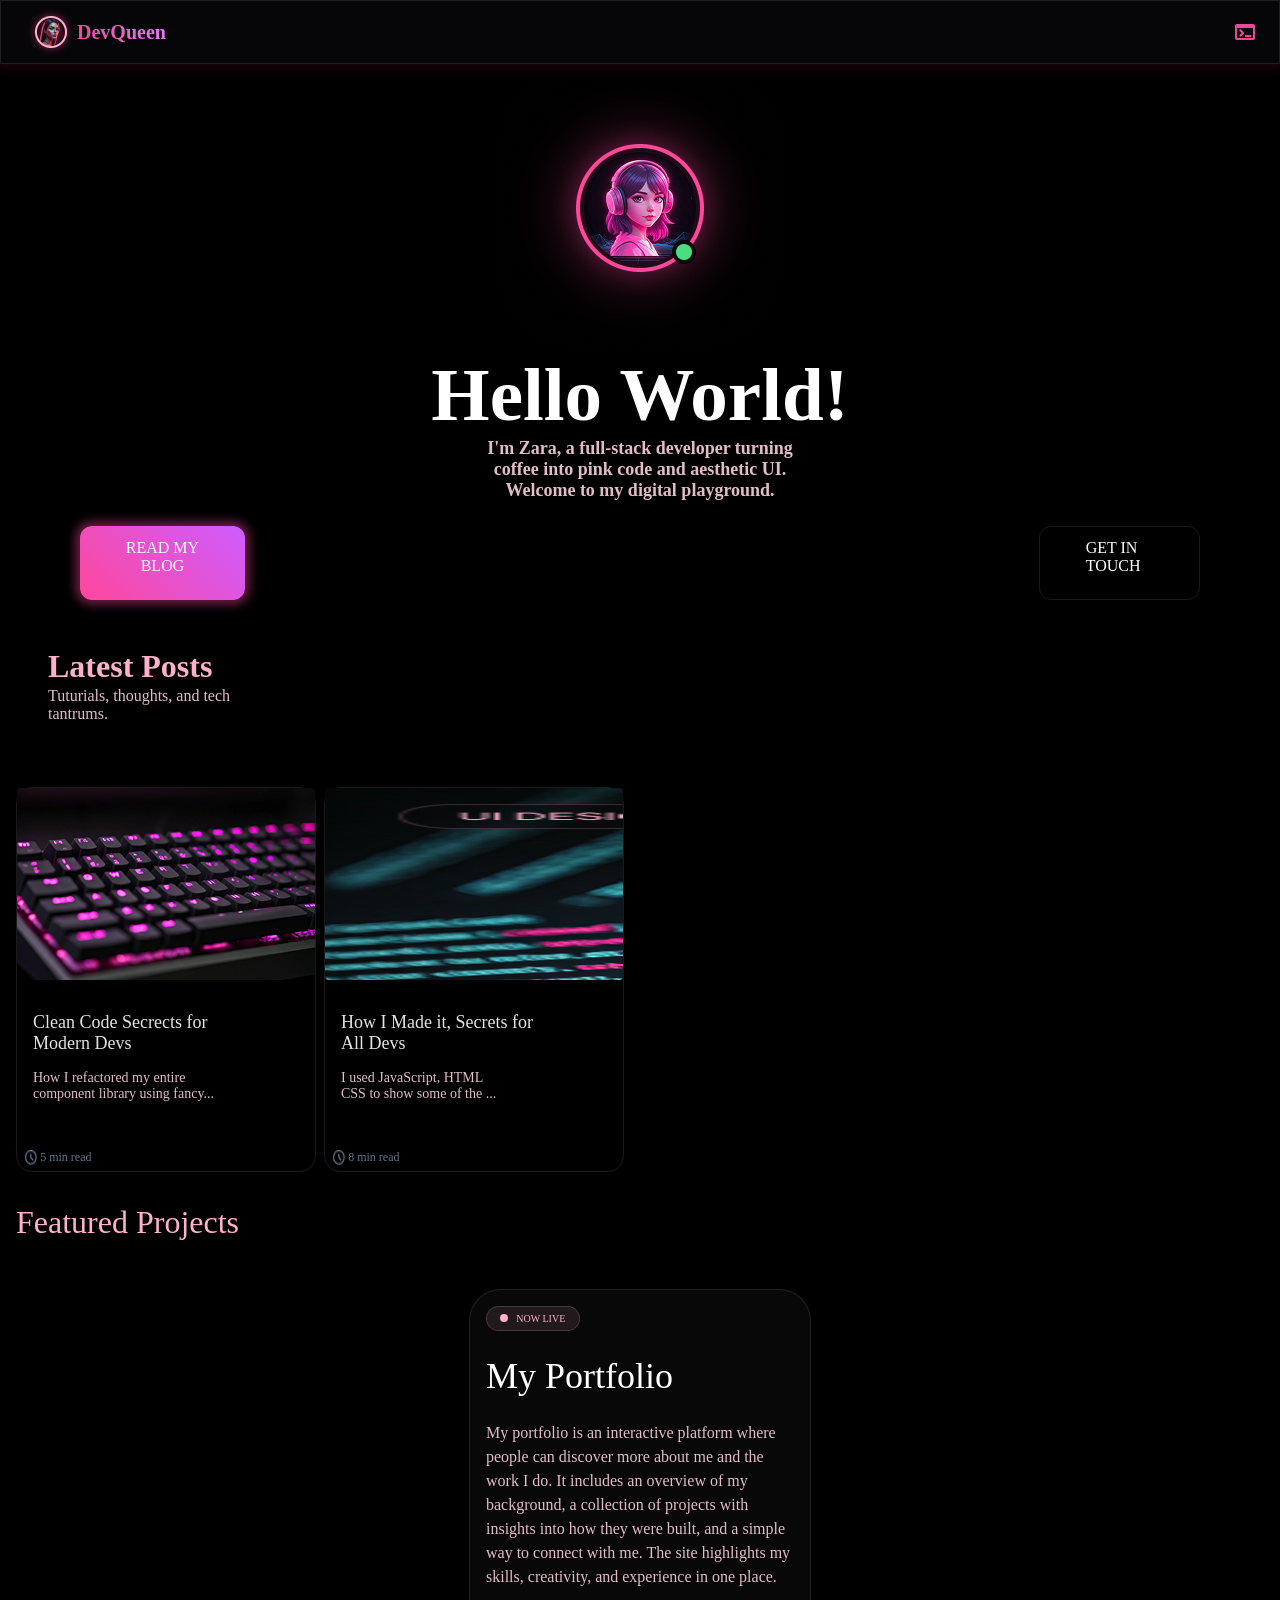
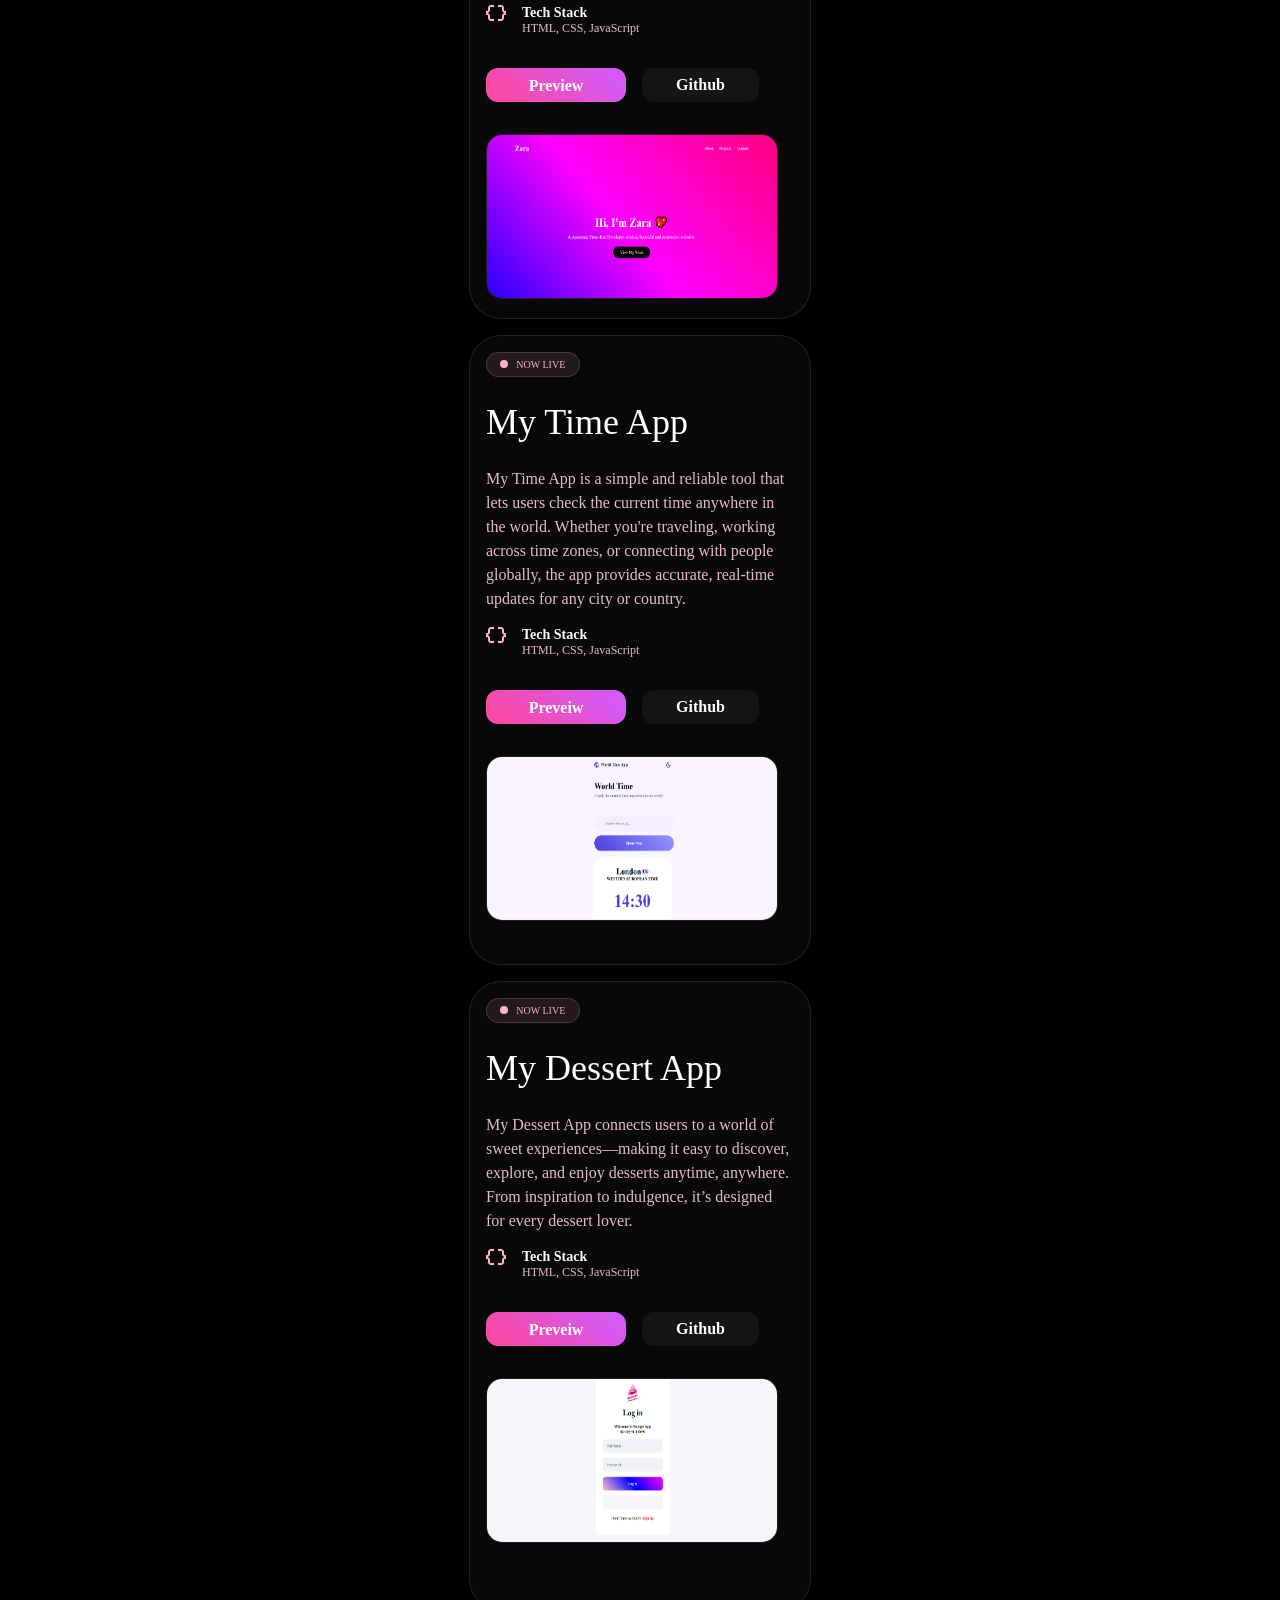
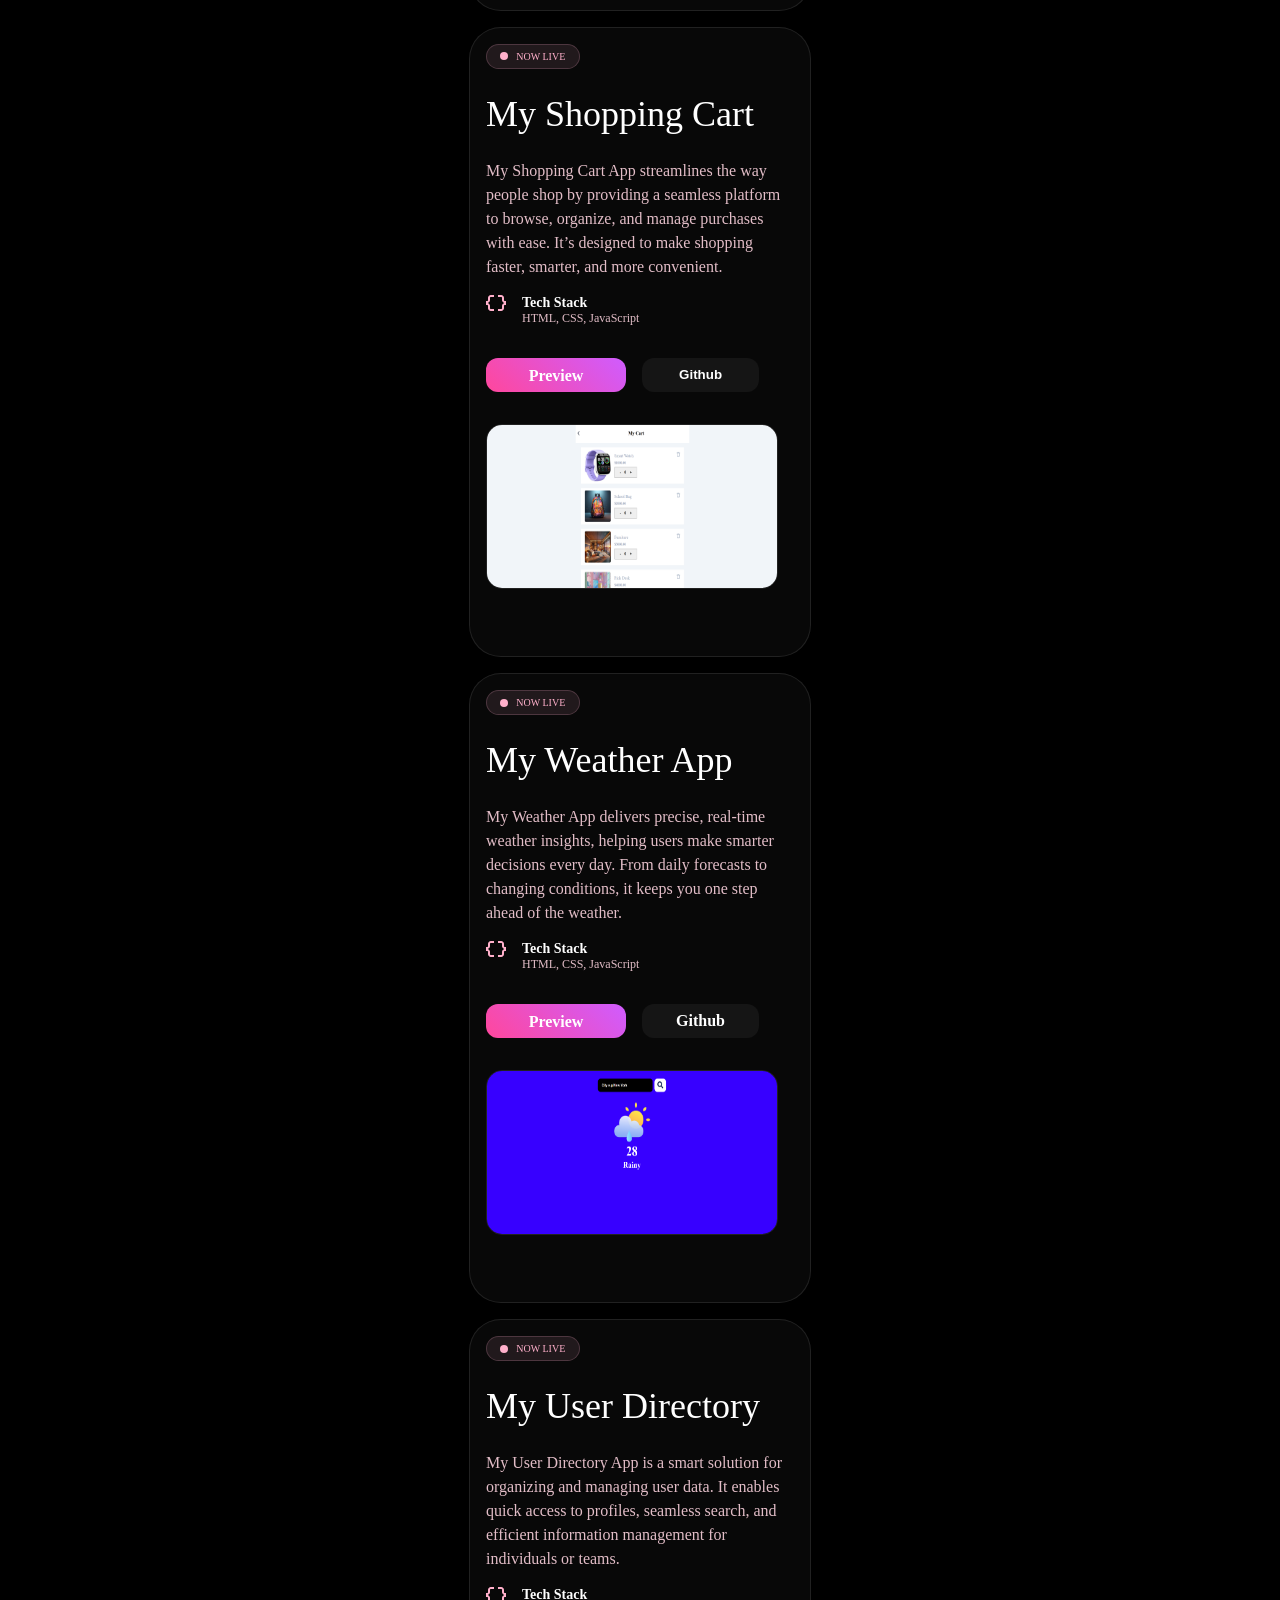
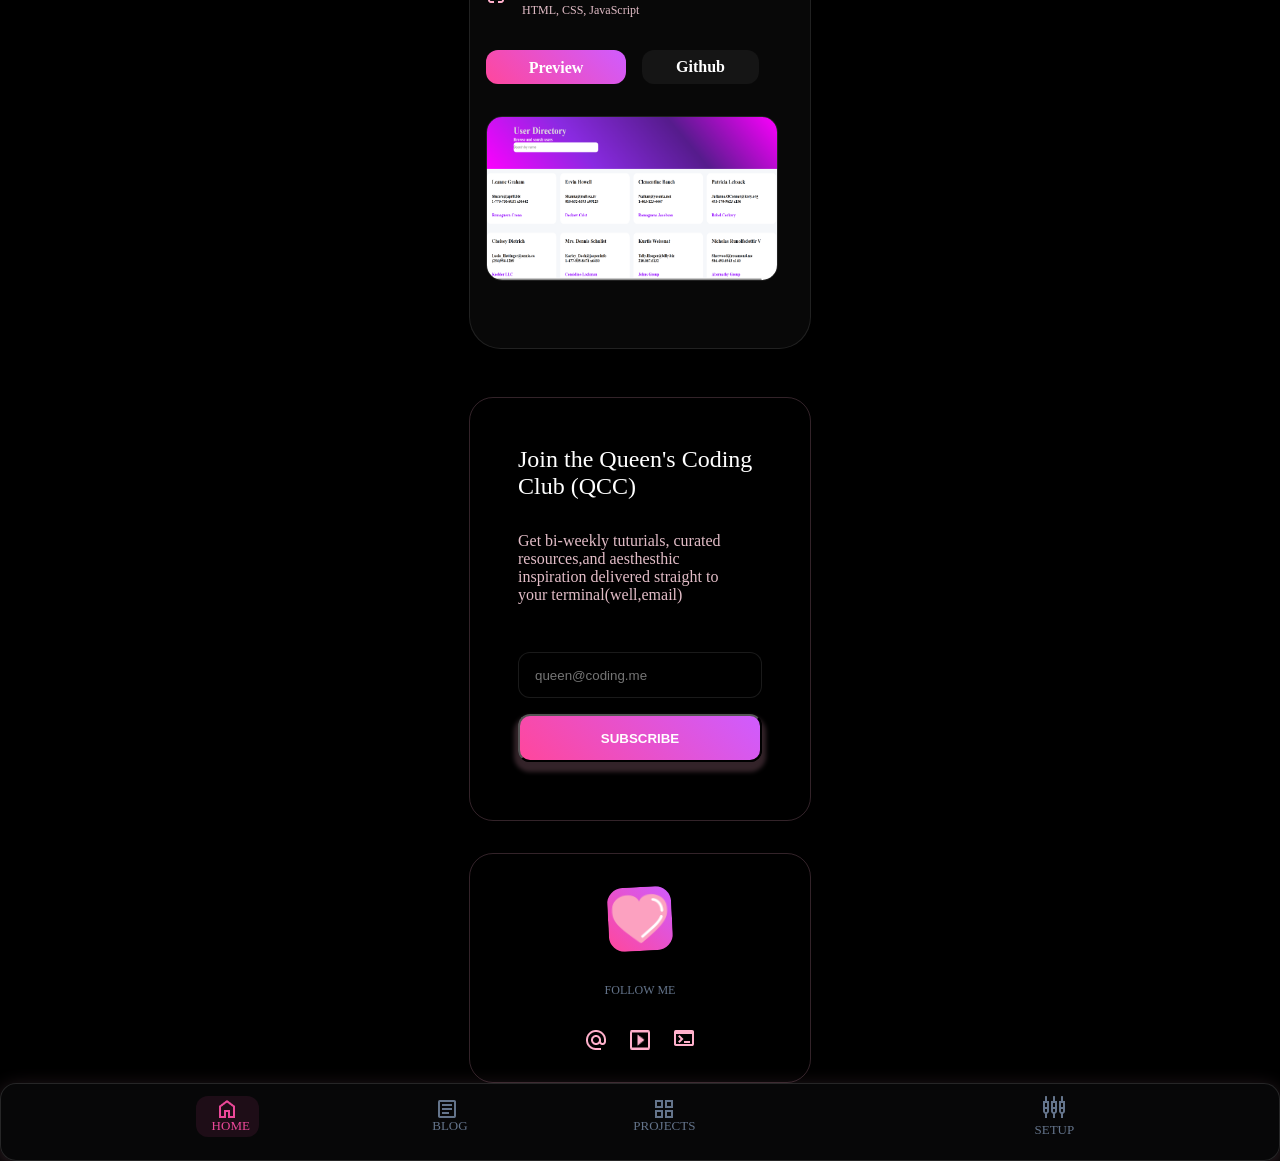
==== index.html @ 7c1ad15e "A blog" ====
<!DOCTYPE html>
<html>
<head>
    <meta charset="UTF-8" />
    <meta name="viewport"content="width=device=width,initial-scale=1.0"/>
    <title>Zee's Blog</title>
    <link rel="stylesheet" href="style.css">
</head>
<body>
    <div class="navbar">
        <div class="profile">
            <img src="images/Navbar-image.png"class="image-1">
            <div class="brand-text">DevQueen</div>
        </div>
        <img src="images/Github-Icon.png"class="github-button">
    </div>
    <div class="description">
        <img src="images/Profile-image.png"class="margin">
        <h1 class="header-text"><b>Hello World!</b></h1>
        <div class="intro">
            <p>I'm Zara, a full-stack developer turning</p>
            <p>coffee into pink code and aesthetic UI.</p>
            <p>Welcome to my digital playground.</p>
        </div>
        <div class="btns">
            <div class="read-btn">READ MY BLOG</div>
            <div class="get-in-touch-btn">GET IN TOUCH</div>
        </div>
    </div>
    <div class="latest-posts">
        <div class="group-text">
            <div class="latest-posts-text">Latest Posts</div>
            <p class="text">Tuturials, thoughts, and tech</p>
            <p class="text">tantrums.</p>
        </div>
        
        <div class="cards">
            <div class="post-card">
                <img src="images/image.png"class="portfolio">
                <div class="card-texts">
                    <p>Clean Code Secrects for</p>
                    <p>Modern Devs</p>
                </div>
                <div class="explanation">
                    <p>How I refactored my entire</p>
                    <p>component library using fancy...</p>
                </div>
                <div class="time">
                    <img src="images/Time-Watch.png" class="watch">
                    <div class="five-min">5 min read</div>
                </div>
            </div>

            <div class="post-card">
                <img src="images/image2.png"class="portfolio">
                <div class="card-texts">
                    <p>How I Made it, Secrets for</p>
                    <p>All Devs</p>
                </div>
                <div class="explanation">
                    <p>I used JavaScript, HTML</p>
                    <p>CSS to show some of the ...</p>
                </div>
                <div class="time">
                    <img src="images/Time-Watch.png" class="watch">
                    <div class="five-min">8 min read</div>
                </div>
            </div>
        </div>
    </div>
    <div class="featured-projects">
        <div class="featured-projects-text">Featured Projects</div>
        <div class="project-card">
            <div class="live">
                <div class="circle"></div>
                <div class="live-text">NOW LIVE</div>
            </div>
            <h2 class="project-name">My Portfolio</h2>
            <div class="project-description">
                <p>My portfolio is an interactive platform where people can discover more about me and the work I do. It includes an overview of my background, a collection of projects with insights into how they were built, and a simple way to connect with me. The site highlights my skills, creativity, and experience in one place.</p>
            </div>
            <div class="tech-stack">
                <img src="images/Tech Stack image.png" class="tech-image">
                <div class="group">
                    <p class="tech">Tech Stack</p>
                    <p class="coding-languages">HTML, CSS, JavaScript</p>
                </div>
        </div>
                <div class="buttons">
                    <a href="https://zara-osifowora.vercel.app/" class="button1">Preview</a>
                    <a href="https://github.com/Zee-Dev-09/Zara-Portfolio" class="button2">Github</a>
                </div>
        <img src="images/My Portfolio.PNG"class="image">
    </div>

        <div class="project-card">
            <div class="live">
                <div class="circle"></div>
                <div class="live-text">NOW LIVE</div>
            </div>
            <h2 class="project-name">My Time App</h2>
            <div class="project-description">
                <p>My Time App is a simple and reliable tool that lets users check the current time anywhere in the world. Whether you're traveling, working across time zones, or connecting with people globally, the app provides accurate, real-time updates for any city or country.</p>
            </div>
            <div class="tech-stack">
                <img src="images/Tech Stack image.png" class="tech-image">
                <div class="group">
                    <p class="tech">Tech Stack</p>
                    <p class="coding-languages">HTML, CSS, JavaScript</p>
                </div>
        </div>
                <div class="buttons">
                    <a href="https://zara-clock.vercel.app/" class="button1">Preveiw</a>
                    <a href="https://github.com/Zee-Dev-09/Time-app" class="button2">Github</a>
                </div>
        <img src="images/Time App.PNG"class="image">
    </div>

        <div class="project-card">
            <div class="live">
                <div class="circle"></div>
                <div class="live-text">NOW LIVE</div>
            </div>
            <h2 class="project-name">My Dessert App</h2>
            <div class="project-description">
                <p>My Dessert App connects users to a world of sweet experiences—making it easy to discover, explore, and enjoy desserts anytime, anywhere. From inspiration to indulgence, it’s designed for every dessert lover.</p>
            </div>
            <div class="tech-stack">
                <img src="images/Tech Stack image.png" class="tech-image">
                <div class="group">
                    <p class="tech">Tech Stack</p>
                    <p class="coding-languages">HTML, CSS, JavaScript</p>
                </div>
        </div>
                <div class="buttons">
                    <a href="https://dessert-app-one.vercel.app/" class="button1">Preveiw</a>
                    <a href="https://github.com/Zee-Dev-09/Dessert-App" class="button2">Github</a>
                </div>
        <img src="images/Desssert-App.PNG"class="image">
    </div>

        <div class="project-card">
            <div class="live">
                <div class="circle"></div>
                <div class="live-text">NOW LIVE</div>
            </div>
            <h2 class="project-name">My Shopping Cart</h2>
            <div class="project-description">
                <p>My Shopping Cart App streamlines the way people shop by providing a seamless platform to browse, organize, and manage purchases with ease. It’s designed to make shopping faster, smarter, and more convenient.</p>
            </div>
            <div class="tech-stack">
                <img src="images/Tech Stack image.png" class="tech-image">
                <div class="group">
                    <p class="tech">Tech Stack</p>
                    <p class="coding-languages">HTML, CSS, JavaScript</p>
                </div>
        </div>
                <div class="buttons">
                    <a href="https://zara-shopping-cart.vercel.app/" class="button1">Preview</a>
                    <button class="button2">Github</button>
                </div>
        <img src="images/Shopping Cart.PNG"class="image">
    </div>

        <div class="project-card">
            <div class="live">
                <div class="circle"></div>
                <div class="live-text">NOW LIVE</div>
            </div>
            <h2 class="project-name">My Weather App</h2>
            <div class="project-description">
                <p>My Weather App delivers precise, real-time weather insights, helping users make smarter decisions every day. From daily forecasts to changing conditions, it keeps you one step ahead of the weather.</p>
            </div>
            <div class="tech-stack">
                <img src="images/Tech Stack image.png" class="tech-image">
                <div class="group">
                    <p class="tech">Tech Stack</p>
                    <p class="coding-languages">HTML, CSS, JavaScript</p>
                </div>
        </div>
                <div class="buttons">
                    <a href="https://weather-app-by-zara.vercel.app/" class="button1">Preview</a>
                    <a href="https://github.com/Zee-Dev-09/Weather-App" class="button2">Github</a>
                </div>
        <img src="images/Weather App.PNG"class="image">
    </div>

        <div class="project-card">
            <div class="live">
                <div class="circle"></div>
                <div class="live-text">NOW LIVE</div>
            </div>
            <h2 class="project-name">My User Directory</h2>
            <div class="project-description">
                <p>My User Directory App is a smart solution for organizing and managing user data. It enables quick access to profiles, seamless search, and efficient information management for individuals or teams.</p>
            </div>
            <div class="tech-stack">
                <img src="images/Tech Stack image.png" class="tech-image">
                <div class="group">
                    <p class="tech">Tech Stack</p>
                    <p class="coding-languages">HTML, CSS, JavaScript</p>
                </div>
        </div>
                <div class="buttons">
                    <a href="https://user-directory-by-zara.vercel.app/" class="button1">Preview</a>
                    <a href="https://github.com/Zee-Dev-09/User-Directory" class="button2">Github</a>
                </div>
        <img src="images/User Directory.PNG"class="image">
    </div>
    </div>

       <div class="join-the-club">
        <p class="QCC">Join the Queen's Coding Club (QCC)</p>
        <div class="intro-two">
            <p>Get bi-weekly tuturials, curated</p>
            <p>resources,and aesthesthic</p>
            <p>inspiration delivered straight to</p>
            <p>your terminal(well,email)</p>
        </div>
        <input type="text" class="input" placeholder="queen@coding.me">
        <button class="sub-button">SUBSCRIBE</button>
    </div>
    <div class="follow-me-card">
        <img src="images/Heart.webp" class="heart">
        <p class="follow-me-text">FOLLOW ME</p>
        <div class="three-btns">
            <img src="images/At-btn.png"class="at-btn">
            <img src="images/Play-Icon.png" class="play-icon">
            <a href="https://github.com/Zee-Dev-09">
                <img src="images/Pink-Github-Icon.png"class="pink-github-btn">
            </a>
        </div>
    </div>
    <div class="bottom-navbar">
        <div class="home-nav">
            <img src="images/Home BTN.png"class="home-icon">
            <div class="home-text">HOME</div>
        </div>
        <div class="blog">
            <img src="images/blog.png" class="nav-icon">
            <div class="blog-text">BLOG</div>
        </div>
        <div class="project">
            <img src="images/projects.png" class="nav-icon">
            <div class="projects-text">PROJECTS</div>
        </div>
        <div class="set-up">
            <img src="images/setup.png" class="setup-image">
            <div class="setup-text">SETUP</div>
        </div>
    </div>
</body>
</html>
---- style.css ----
*{
    margin: 0;
    padding: 0;
    box-sizing: border-box;
}
*::-webkit-scrollbar{
    display: none;
}
body{
    background-color: black;
}
.navbar{
    width: 100%;
    height: 64px;
    justify-content: space-between;
    padding-right: 24px;
    padding-left: 24px;
    background-color: #08080ACC;
    box-shadow: 0px 0px 10px 5px #FF2E971A;
    display: flex;
    align-items: center;
    justify-content: left;
    justify-content: space-between;
    border: 1px solid #FFFFFF1A;
}
.profile{
    display: flex;
    align-items: center;
}
.brand-text{
    font-weight: 800;
    font-size: 20px;
    background: linear-gradient(to right, #EC4899, #E879F9);
    -webkit-background-clip: text;
    -webkit-text-fill-color: transparent;
}
.margin{
    display: block;
    margin: auto;
}
.header-text{
    color: white;
    font-size: 75px;
    text-align: center;
}
.intro{
    width: 342px;
    height: 87.6px;
    max-width: 672px;
    margin-top: 1.2px;
    padding-right: 7.62px;
    padding-bottom: 0.6px;
    padding-left: 7.61px;
    color: #E2BDC7;
    font-size: 18px;
    font-weight: 700;
    margin: auto;
    text-align: center;
}
.btns{
    display: flex;
    align-items: center;
    justify-content: center;
    justify-content: space-between;
    padding: 0 5rem;
}
.read-btn{
    width: 164.95px;
    height: 74px;
    border-radius: 12px;
    padding: 13px 30.19px;
    background: linear-gradient(
        45deg,
        #FF479C,
        #CF5CFF
    );
    gap: 16px;
    box-shadow: 0px 0px 10px 5px #FF479C66;
    color: #FFFFFF;
    text-align: center;
}
.get-in-touch-btn{
    width: 161.05px;
    height: 74px;
    border-radius: 12px;
    padding: 12px 45.78px;
    border: 1px solid #FFFFFF1A;
    gap: 16px;
    color: #FFFFFF;
}
.join-the-club{
    width: 342px;
    height: 424px;
    border-radius: 24px;
    border: 1px solid #FFB0CB33;
    padding: 48px;
    margin: auto;
    margin-top: 2rem;
}
.QCC{
    color: #FFFFFF;
    font-size: 24px;
}
.intro-two{
    width: 244px;
    height: 120px;
    padding-bottom: 24px;
    color: #E2BDC7;
    margin-top: 2rem;
}
.input{
    width: 244px;
    height: 46px;
    border-radius: 12px;
    border: 1px solid #FFFFFF1A;
    padding: 13px 16px;
    background-color: #00000066;
}
.sub-button{
    width: 244px;
    height: 48px;
    border-radius: 12px;
    color: #FFFFFF01;
    box-shadow: 0px 6px 4px 4px #FFB0CB33;
    margin-top: 1rem;
    background: linear-gradient(
        45deg,
        #FF479C,
        #CF5CFF
    );
    color: #FFFFFF;
    font-weight: 700;
}
.follow-me-card{
   width: 342px;
   height: 230px;
   border-radius: 24px;
   border: 1px solid #FFB0CB33; 
   padding: 48px 48px;
   color: #FFFFFF08;
    margin: auto;
    margin-top: 2rem;
    display: flex;
    align-items: center;
    justify-content: center;
    flex-direction: column;
    gap: 2rem;
}
.heart{
    width: 64px;
    height: 64px;
    border-radius: 16px;
    background: linear-gradient(
        45deg,
        #FF479C,
        #CF5CFF
    );
    margin: auto;
    transform: rotate(
        -3deg
    );
    padding: 0.2rem;
}
.follow-me-text{
    font-size: 12px;
    color: #64748B;
    text-align: center;
}
.bottom-navbar{
    width: 100%;
    height: 78px;
    border-radius: 9999px;
    border-radius: 16px;
    border: 1px solid #ffffff20;
    padding-bottom: 24px;
    padding-right: 37.67px;
    padding-left: 37.63px;
    padding-top: 12px;
    display: flex;
    align-items: center;
    gap: 1rem;
    background-color: #08080AE5;
    box-shadow: 0px 5px 20px 0px #FFB0CB33;

}
.home-nav{
    width: 63.63px;
    height: 41px;
    border-radius: 12px;
    padding: 4px 16px;
    background-color: #EC48991A; 
    margin: auto;
    text-align: center;  
}
.home-icon{
    width: 16px;
    height: 18px;
    margin: auto;
    display: block;
}
.home-text{
    width: 31.63px;
    height: 15px;
    font-weight: 500;
    text-align: center;
    color: #EC4899;
    font-size: 13px;
}
.blog-text{
    width: 29.2px;
    height: 15px;
    font-weight: 500;
    color: #64748B;
    text-align: center;
    font-size: 13px;
}
.nav-icon{
    margin: auto;
    display: block;
}
.projects-text{
    font-weight: 500;
    font-size: 13px;
    color: #64748B;
    text-align: center;
}
.setup-text{
    width: 29.2px;
    height: 15px;
    font-weight: 500;
    font-size: 13px;
    color: #64748B;
    text-align: center;
}
.set-up{
  margin: auto;
  text-align: center;  
}
.project{
    width: 60px;
    height: 33px;
    margin: auto;
    text-align: center;  
    display: flex;
    flex-direction: column;
    align-items: center;
}
.setup-text{
    width: 60px;
    height: 33px;
    margin: auto;
    text-align: center;  
    display: flex;
    flex-direction: column;
    align-items: center;
}
.three-btns{
    width: 108px;
    height: 20px;
    display: flex;
    gap: 24px;
}
.latest-posts-text{
    width: 193.02px;
    height: 39px;
    font-size: 32px;
    font-weight: 700;
    color: #FFB0CB;
}
.text{
    color: #E2BDC7;
    font-weight: 400;
    font-size: 16px;
}
.group-text{
    margin: 3rem;
    display: flex;
    display: block;
    flex-direction: column;
}
.post-card{
    width: 300px;
    height: 385px;
    border-radius: 16px;
    border: 1px solid #FFFFFF1A;
}
.portfolio{
    width: 298px;
    height: 192px;
    display: block;
    border-radius: 4px;
    margin-bottom: 2rem;
}
.image3{
    width: 298px;
    display: block;
    border-radius: 4px;
    margin-bottom: 2rem;
}
.card-texts{
    font-weight: 400;
    font-size: 18px;
    color: #E5E1E4;
    padding-left: 1rem;
    margin-bottom: 1rem;
}
.explanation{
    font-weight: 400;
    font-size: 14px;
    color: #E2BDC7;
    padding-left: 1rem;
}
.time{
    display: flex;
    padding-left: 0.5rem;
    gap: 0.2rem;
}
.five-min{
    font-weight: 400;
    font-size: 12px;
    color: #64748B;
    margin-top: 3rem;
}
.watch{
    margin-top: 3rem;
}
.cards{
    display: flex;
    flex-direction: row;
    align-items: center;
    gap: 0.5rem;
    overflow: auto;
    padding: 1rem;
}
.featured-projects{
    padding: 1rem;
    gap: 1rem;
    display: flex;
    flex-direction: column;
}
.featured-projects-text{
    font-size: 32px;
    font-weight: 400;
    color: #FFB0CB;
    margin-bottom: 2rem;
}
.project-card{
    width: 342px;
    height: 630.13px;
    border-radius: 32px;
    border: 1px  solid #FFFFFF1A;
    background-color: #FFFFFF08;
    margin: auto;
    padding: 1rem;
}
.live{
    width: 93.64px;
    height: 25px;
    border-radius: 9999px;
    border: 1px solid #FFB0CB33;
    padding: 4px 12px;
    display: flex;
    align-items: center;
    justify-content: center;
    background-color: #FFB0CB1A;
    gap: 0.5rem;
}
.circle{
    width: 8px;
    height: 8px;
    border-radius: 9999px;
    background-color: #FFB0CB;
}
.live-text{
    font-weight: 400;
    font-size: 10px;
    color: #FFB0CB;
}
.project-name{
    font-weight: 400;
    font-size: 36px;
    color: #FFFFFF;
    text-align: left;
    margin-top: 1.5rem;
}
.project-description{
    font-weight: 400;
    font-size: 16px;
    color: #E2BDC7;
    margin-top: 1.5rem;
    line-height: 24px;
    margin-bottom: 1rem;
}
.tech{
    font-weight: 700;
    font-size: 14px;
    color: #FFFFFF;
}
.tech-stack{
    display: flex;
    gap: 1rem;
}
.coding-languages{
    font-weight: 400;
    font-size: 12px;
    color: #E2BDC7;
    display: flex;
    flex-direction: column;
}
.tech-image{
    width: 20px;
    height: 16px;
}
.buttons{
    display: flex;
    text-align: center;
    gap: 1rem;
    text-decoration: none;
}
.button1{
    width: 140.07px;
    height: 34px;
    border-radius: 12px;
    padding: 9px 24px;
    background: linear-gradient(
        45deg,
        #FF479C,
        #CF5CFF
    );
    font-weight: 700;
    color: white;
    margin-top: 2rem;
    border: none;
    text-decoration: none;
}
.button2{
    width: 117.01px;
    height: 34px;
    border-radius: 12px;
    padding: 8px 24px;
    border: 1px solid #FFFFFF1A;
    font-weight: 700;
    background-color: #FFFFFF0D;
    color: white;
    margin-top: 2rem;
    border: none;
    text-decoration: none;
}
.image{
    width: 292px;
    height: 165.13px;
    border-radius: 16px;
    border: 1px solid #FFFFFF1A;
    margin-top: 2rem;
}
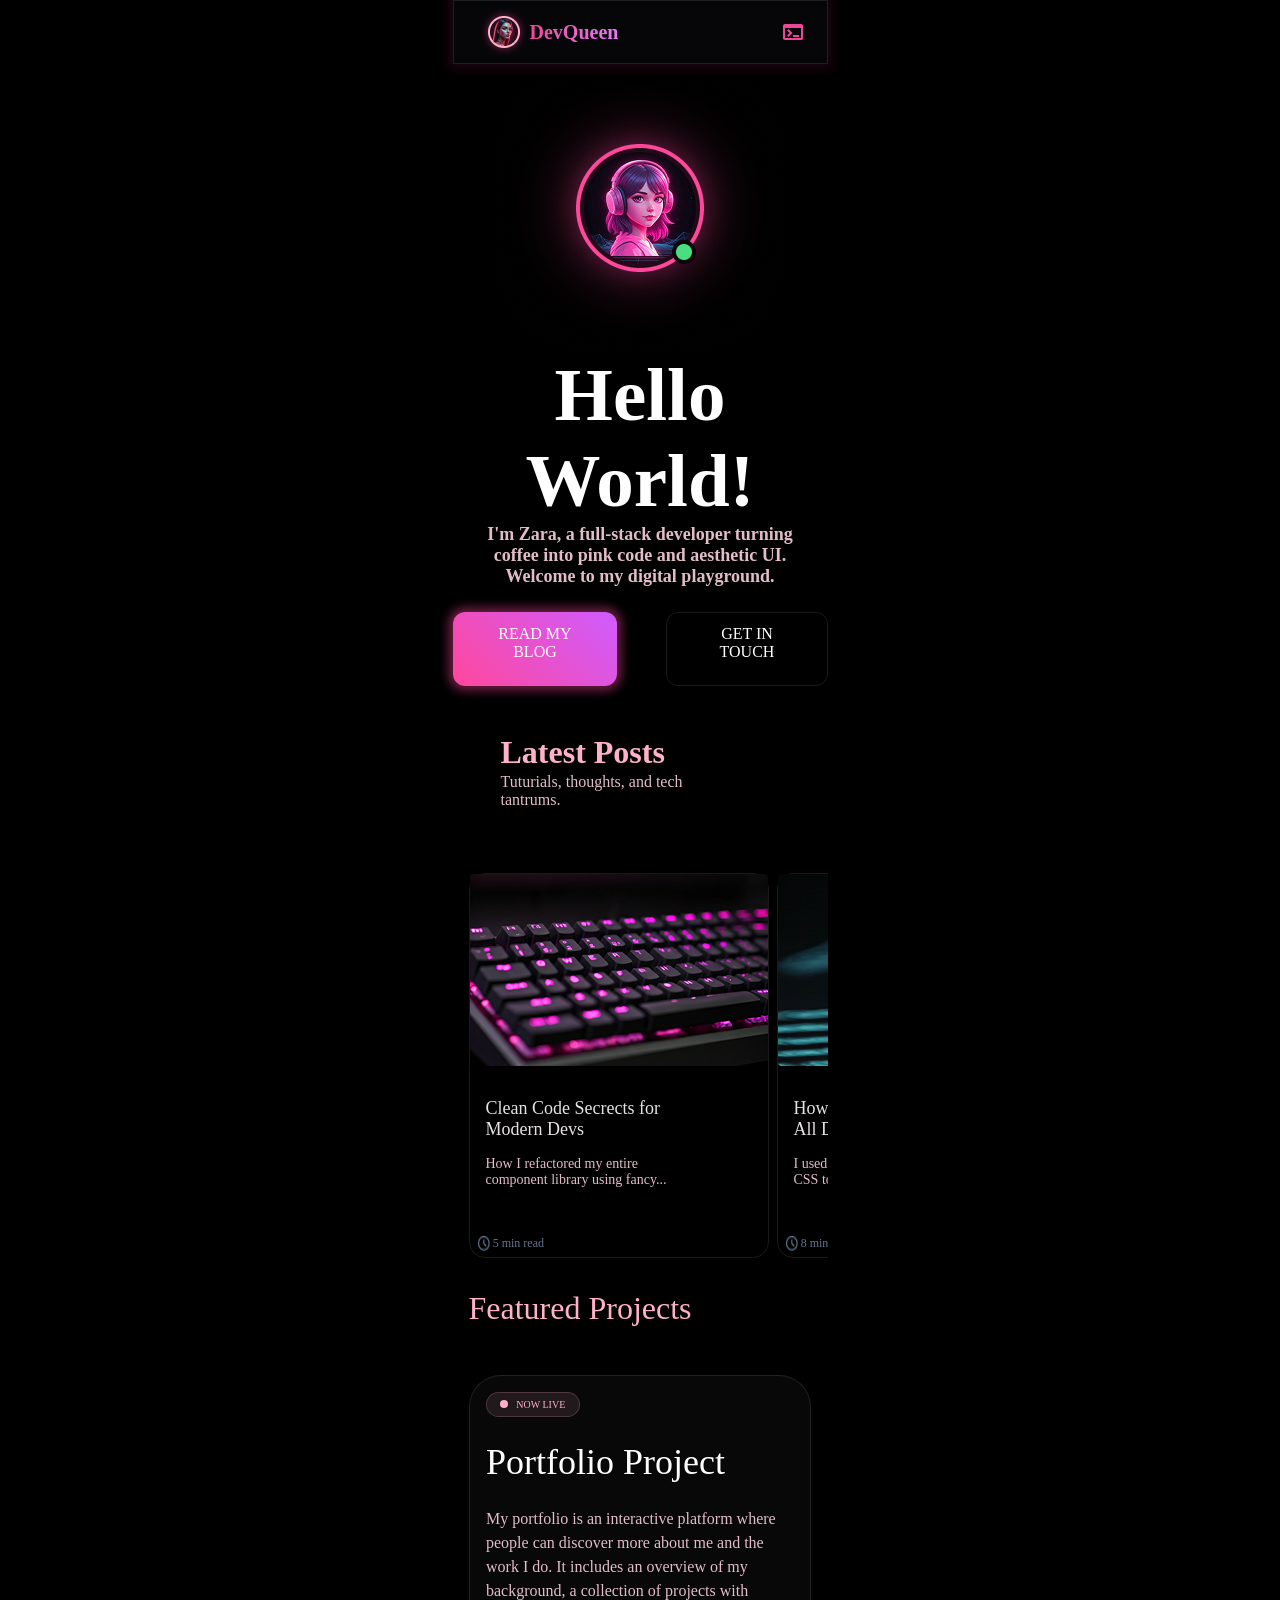
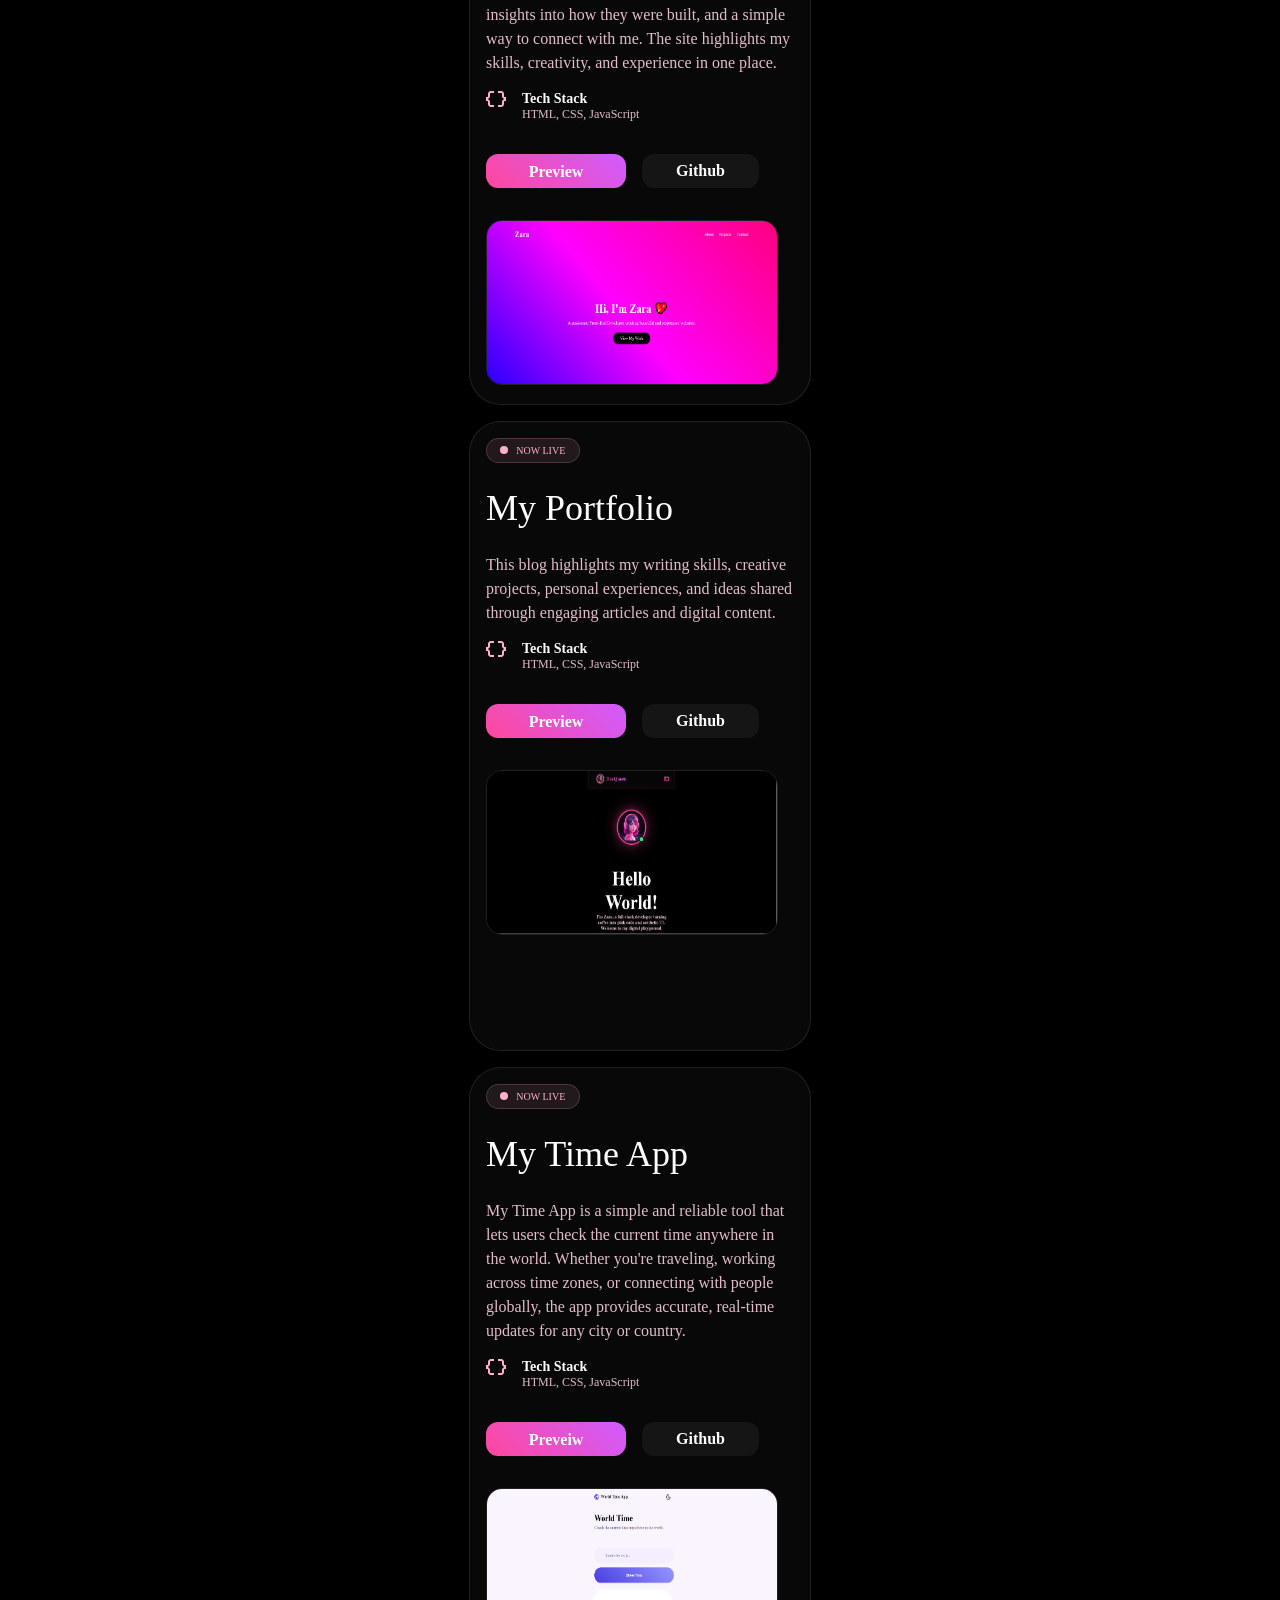
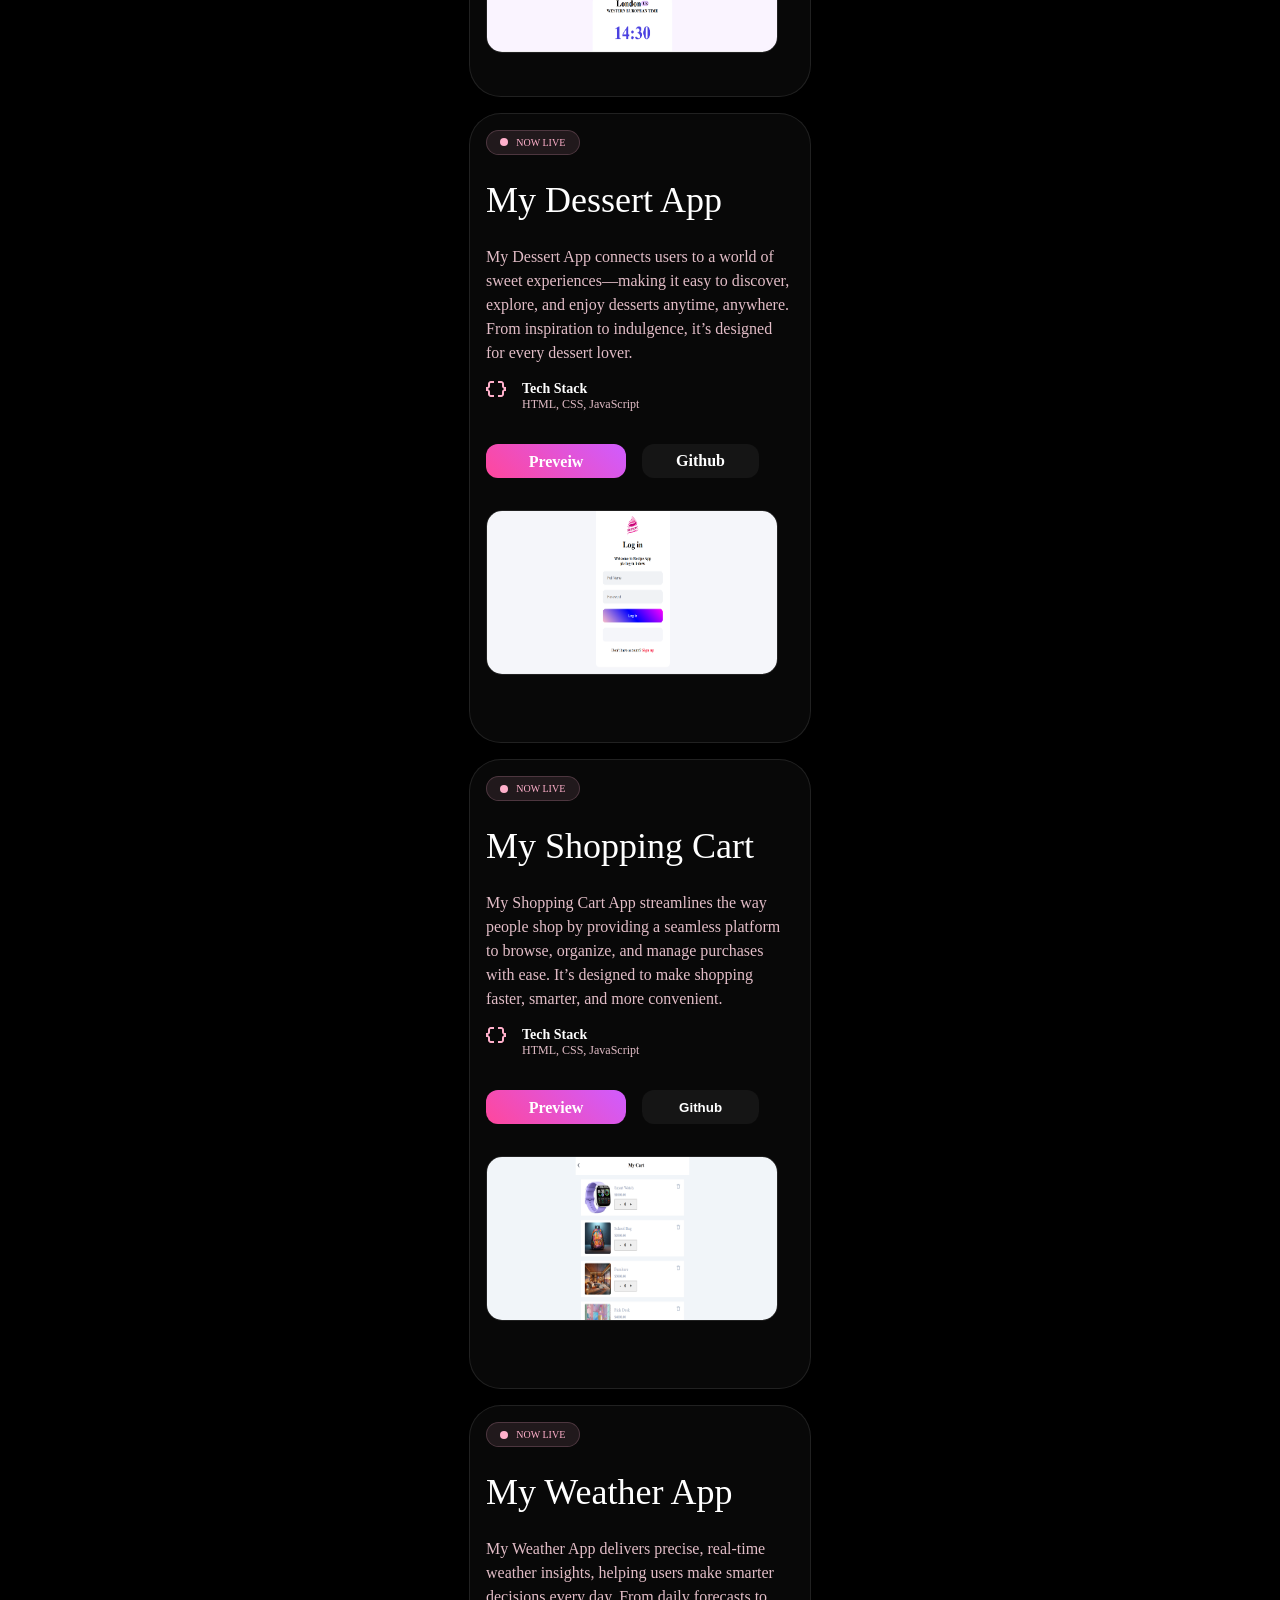
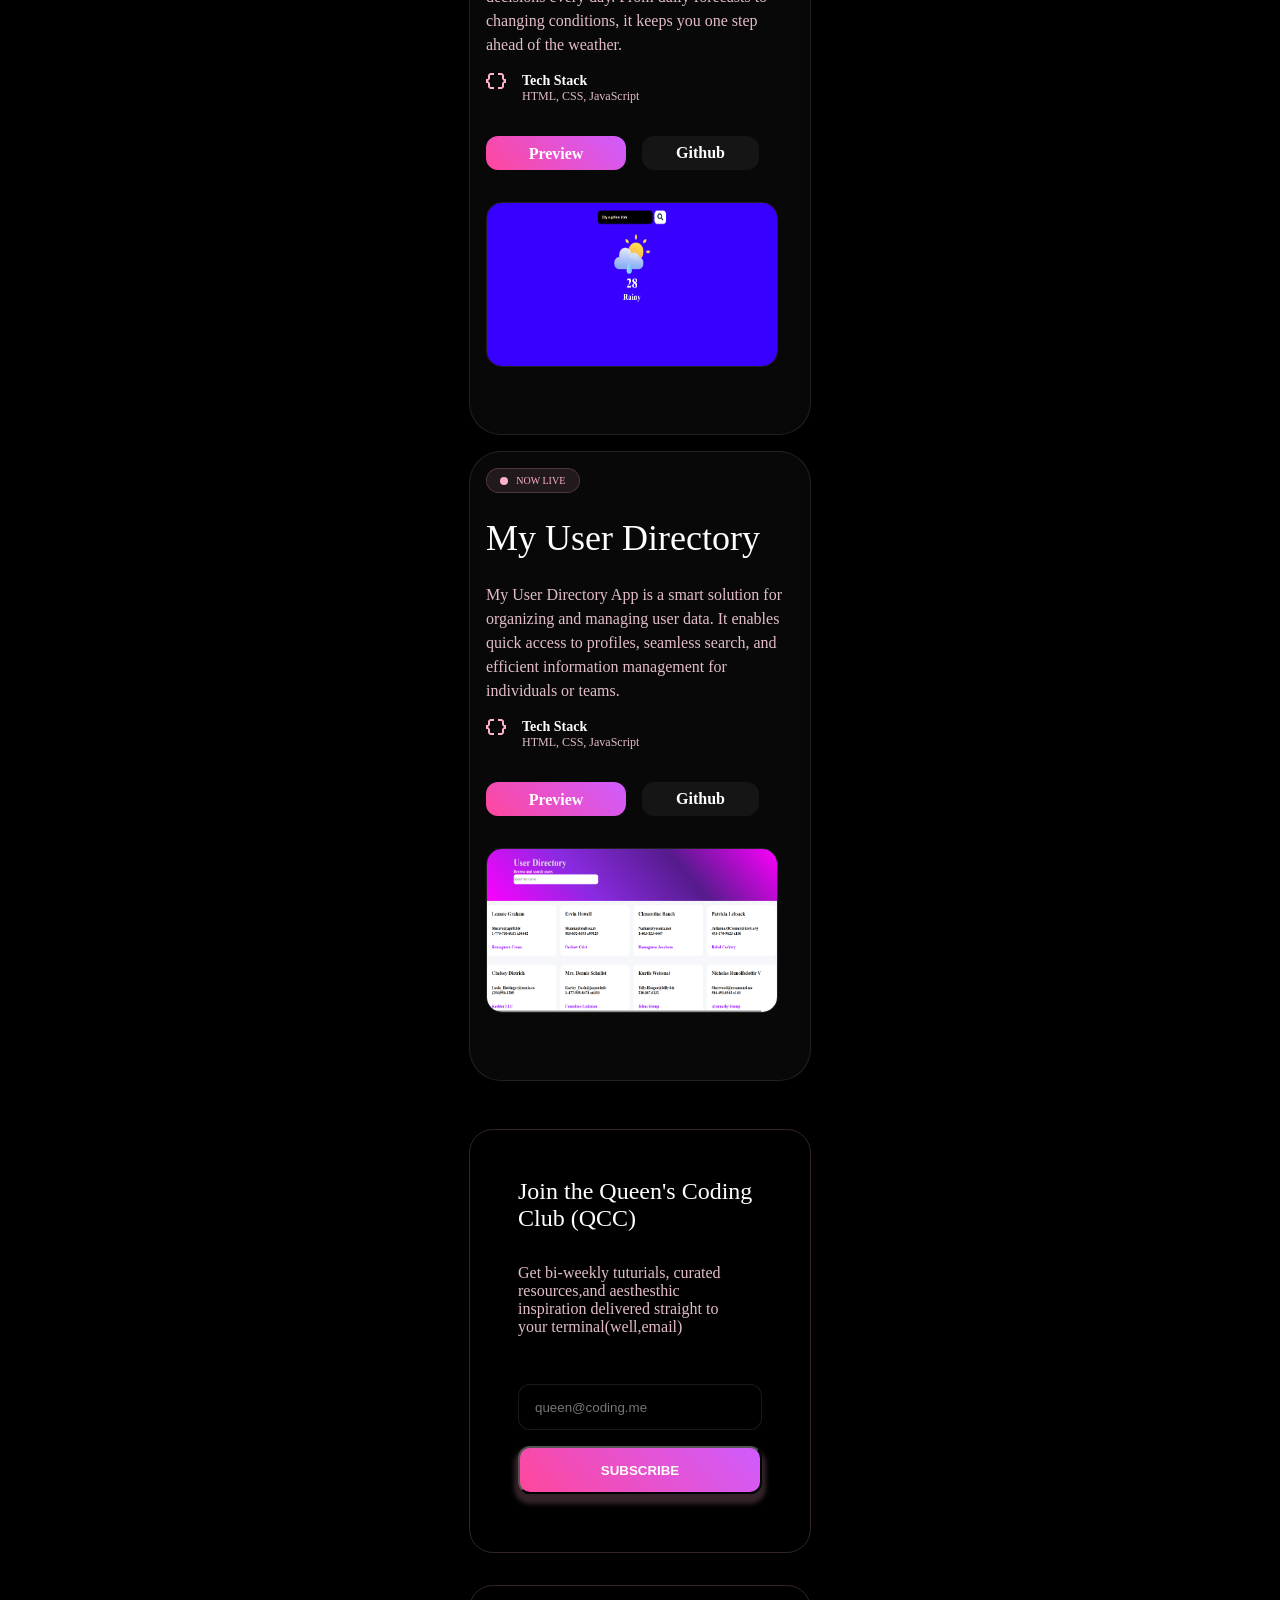
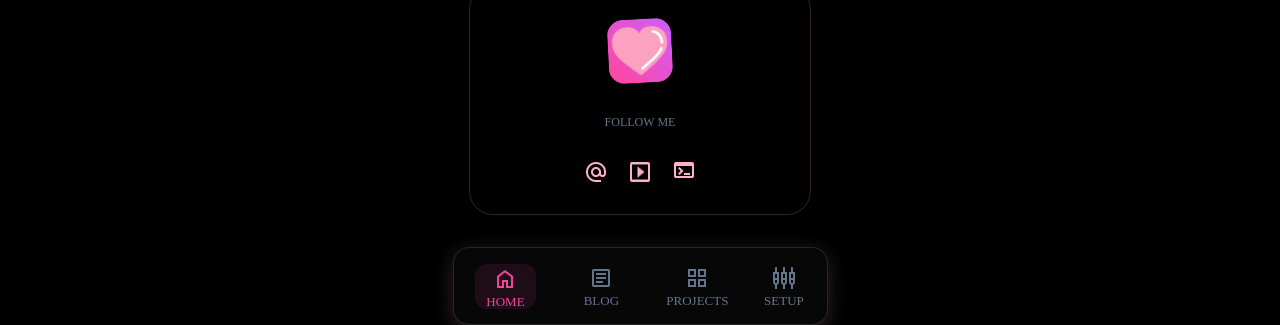
==== commit 9d921b58: "updating my blog" ====
--- a/index.html
+++ b/index.html
@@ -7,247 +7,272 @@
     <link rel="stylesheet" href="style.css">
 </head>
 <body>
-    <div class="navbar">
-        <div class="profile">
-            <img src="images/Navbar-image.png"class="image-1">
-            <div class="brand-text">DevQueen</div>
-        </div>
-        <img src="images/Github-Icon.png"class="github-button">
+    <div class="main-container">
+            <div class="navbar">
+            <div class="profile">
+                <img src="images/Navbar-image.png"class="image-1">
+                <div class="brand-text">DevQueen</div>
+            </div>
+            <img src="images/Github-Icon.png"class="github-button">
+        </div>
+        <div class="description">
+            <img src="images/Profile-image.png"class="margin">
+            <h1 class="header-text"><b>Hello World!</b></h1>
+            <div class="intro">
+                <p>I'm Zara, a full-stack developer turning</p>
+                <p>coffee into pink code and aesthetic UI.</p>
+                <p>Welcome to my digital playground.</p>
+            </div>
+            <div class="btns">
+                <a href="blog.html" class="read-btn">READ MY BLOG</a>
+                <a href="#fmc" class="get-in-touch-btn">GET IN TOUCH</a>
+            </div>
+        </div>
+        <div class="latest-posts">
+            <div class="group-text">
+                <div class="latest-posts-text">Latest Posts</div>
+                <p class="text">Tuturials, thoughts, and tech</p>
+                <p class="text">tantrums.</p>
+            </div>
+            
+            <div class="cards">
+                <div class="post-card">
+                    <img src="images/image.png"class="portfolio">
+                    <div class="card-texts">
+                        <p>Clean Code Secrects for</p>
+                        <p>Modern Devs</p>
+                    </div>
+                    <div class="explanation">
+                        <p>How I refactored my entire</p>
+                        <p>component library using fancy...</p>
+                    </div>
+                    <div class="time">
+                        <img src="images/Time-Watch.png" class="watch">
+                        <div class="five-min">5 min read</div>
+                    </div>
+                </div>
+
+                <div class="post-card">
+                    <img src="images/image2.png"class="portfolio">
+                    <div class="card-texts">
+                        <p>How I Made it, Secrets for</p>
+                        <p>All Devs</p>
+                    </div>
+                    <div class="explanation">
+                        <p>I used JavaScript, HTML</p>
+                        <p>CSS to show some of the ...</p>
+                    </div>
+                    <div class="time">
+                        <img src="images/Time-Watch.png" class="watch">
+                        <div class="five-min">8 min read</div>
+                    </div>
+                </div>
+            </div>
+        </div>
+        <div class="featured-projects">
+            <div class="featured-projects-text">Featured Projects</div>
+            <div class="project-card">
+                <div class="live">
+                    <div class="circle"></div>
+                    <div class="live-text">NOW LIVE</div>
+                </div>
+                <h2 class="project-name">Portfolio Project</h2>
+                <div class="project-description">
+                    <p>My portfolio is an interactive platform where people can discover more about me and the work I do. It includes an overview of my background, a collection of projects with insights into how they were built, and a simple way to connect with me. The site highlights my skills, creativity, and experience in one place.</p>
+                </div>
+                <div class="tech-stack">
+                    <img src="images/Tech Stack image.png" class="tech-image">
+                    <div class="group">
+                        <p class="tech">Tech Stack</p>
+                        <p class="coding-languages">HTML, CSS, JavaScript</p>
+                    </div>
+            </div>
+                    <div class="buttons">
+                        <a href="https://zara-osifowora.vercel.app/" class="button1">Preview</a>
+                        <a href="https://github.com/Zee-Dev-09/Zara-Portfolio" class="button2">Github</a>
+                    </div>
+            <img src="images/My Portfolio.PNG"class="image">
+        </div>
+            <div class="project-card">
+                <div class="live">
+                    <div class="circle"></div>
+                    <div class="live-text">NOW LIVE</div>
+                </div>
+                <h2 class="project-name">My Portfolio</h2>
+                <div class="project-description">
+                    <p>This blog highlights my writing skills, creative projects, personal experiences, and ideas shared through engaging articles and digital content.</p>
+                </div>
+                <div class="tech-stack">
+                    <img src="images/Tech Stack image.png" class="tech-image">
+                    <div class="group">
+                        <p class="tech">Tech Stack</p>
+                        <p class="coding-languages">HTML, CSS, JavaScript</p>
+                    </div>
+            </div>
+                    <div class="buttons">
+                        <a href="https://zara-osifowora.vercel.app/" class="button1">Preview</a>
+                        <a href="https://github.com/Zee-Dev-09/My-portfolio" class="button2">Github</a>
+                    </div>
+            <img src="images/blog-portfolio.PNG"class="image">
+        </div>
+
+            <div class="project-card">
+                <div class="live">
+                    <div class="circle"></div>
+                    <div class="live-text">NOW LIVE</div>
+                </div>
+                <h2 class="project-name">My Time App</h2>
+                <div class="project-description">
+                    <p>My Time App is a simple and reliable tool that lets users check the current time anywhere in the world. Whether you're traveling, working across time zones, or connecting with people globally, the app provides accurate, real-time updates for any city or country.</p>
+                </div>
+                <div class="tech-stack">
+                    <img src="images/Tech Stack image.png" class="tech-image">
+                    <div class="group">
+                        <p class="tech">Tech Stack</p>
+                        <p class="coding-languages">HTML, CSS, JavaScript</p>
+                    </div>
+            </div>
+                    <div class="buttons">
+                        <a href="https://zara-clock.vercel.app/" class="button1">Preveiw</a>
+                        <a href="https://github.com/Zee-Dev-09/Time-app" class="button2">Github</a>
+                    </div>
+            <img src="images/Time App.PNG"class="image">
+        </div>
+
+            <div class="project-card">
+                <div class="live">
+                    <div class="circle"></div>
+                    <div class="live-text">NOW LIVE</div>
+                </div>
+                <h2 class="project-name">My Dessert App</h2>
+                <div class="project-description">
+                    <p>My Dessert App connects users to a world of sweet experiences—making it easy to discover, explore, and enjoy desserts anytime, anywhere. From inspiration to indulgence, it’s designed for every dessert lover.</p>
+                </div>
+                <div class="tech-stack">
+                    <img src="images/Tech Stack image.png" class="tech-image">
+                    <div class="group">
+                        <p class="tech">Tech Stack</p>
+                        <p class="coding-languages">HTML, CSS, JavaScript</p>
+                    </div>
+            </div>
+                    <div class="buttons">
+                        <a href="https://dessert-app-one.vercel.app/" class="button1">Preveiw</a>
+                        <a href="https://github.com/Zee-Dev-09/Dessert-App" class="button2">Github</a>
+                    </div>
+            <img src="images/Desssert-App.PNG"class="image">
+        </div>
+
+            <div class="project-card">
+                <div class="live">
+                    <div class="circle"></div>
+                    <div class="live-text">NOW LIVE</div>
+                </div>
+                <h2 class="project-name">My Shopping Cart</h2>
+                <div class="project-description">
+                    <p>My Shopping Cart App streamlines the way people shop by providing a seamless platform to browse, organize, and manage purchases with ease. It’s designed to make shopping faster, smarter, and more convenient.</p>
+                </div>
+                <div class="tech-stack">
+                    <img src="images/Tech Stack image.png" class="tech-image">
+                    <div class="group">
+                        <p class="tech">Tech Stack</p>
+                        <p class="coding-languages">HTML, CSS, JavaScript</p>
+                    </div>
+            </div>
+                    <div class="buttons">
+                        <a href="https://zara-shopping-cart.vercel.app/" class="button1">Preview</a>
+                        <button class="button2">Github</button>
+                    </div>
+            <img src="images/Shopping Cart.PNG"class="image">
+        </div>
+
+            <div class="project-card">
+                <div class="live">
+                    <div class="circle"></div>
+                    <div class="live-text">NOW LIVE</div>
+                </div>
+                <h2 class="project-name">My Weather App</h2>
+                <div class="project-description">
+                    <p>My Weather App delivers precise, real-time weather insights, helping users make smarter decisions every day. From daily forecasts to changing conditions, it keeps you one step ahead of the weather.</p>
+                </div>
+                <div class="tech-stack">
+                    <img src="images/Tech Stack image.png" class="tech-image">
+                    <div class="group">
+                        <p class="tech">Tech Stack</p>
+                        <p class="coding-languages">HTML, CSS, JavaScript</p>
+                    </div>
+            </div>
+                    <div class="buttons">
+                        <a href="https://weather-app-by-zara.vercel.app/" class="button1">Preview</a>
+                        <a href="https://github.com/Zee-Dev-09/Weather-App" class="button2">Github</a>
+                    </div>
+            <img src="images/Weather App.PNG"class="image">
+        </div>
+
+            <div class="project-card">
+                <div class="live">
+                    <div class="circle"></div>
+                    <div class="live-text">NOW LIVE</div>
+                </div>
+                <h2 class="project-name">My User Directory</h2>
+                <div class="project-description">
+                    <p>My User Directory App is a smart solution for organizing and managing user data. It enables quick access to profiles, seamless search, and efficient information management for individuals or teams.</p>
+                </div>
+                <div class="tech-stack">
+                    <img src="images/Tech Stack image.png" class="tech-image">
+                    <div class="group">
+                        <p class="tech">Tech Stack</p>
+                        <p class="coding-languages">HTML, CSS, JavaScript</p>
+                    </div>
+            </div>
+                    <div class="buttons">
+                        <a href="https://user-directory-by-zara.vercel.app/" class="button1">Preview</a>
+                        <a href="https://github.com/Zee-Dev-09/User-Directory" class="button2">Github</a>
+                    </div>
+            <img src="images/User Directory.PNG"class="image">
+        </div>
+        </div>
+
+        <div class="join-the-club">
+            <p class="QCC">Join the Queen's Coding Club (QCC)</p>
+            <div class="intro-two">
+                <p>Get bi-weekly tuturials, curated</p>
+                <p>resources,and aesthesthic</p>
+                <p>inspiration delivered straight to</p>
+                <p>your terminal(well,email)</p>
+            </div>
+            <input type="text" class="input" placeholder="queen@coding.me">
+            <button class="sub-button">SUBSCRIBE</button>
+        </div>
+        <div class="follow-me-card" id="fmc">
+            <img src="images/Heart.webp" class="heart">
+            <p class="follow-me-text">FOLLOW ME</p>
+            <div class="three-btns">
+                <img src="images/At-btn.png"class="at-btn">
+                <img src="images/Play-Icon.png" class="play-icon">
+                <a href="https://github.com/Zee-Dev-09">
+                    <img src="images/Pink-Github-Icon.png"class="pink-github-btn">
+                </a>
+            </div>
+        </div>
+        <div class="bottom-navbar">
+            <div class="home-nav">
+                <img src="images/Home BTN.png"class="home-icon">
+                <div class="home-text">HOME</div>
+            </div>
+            <div class="blog">
+                <img src="images/blog.png" class="nav-icon">
+                <div class="blog-text">BLOG</div>
+            </div>
+            <div class="project">
+                <img src="images/projects.png" class="nav-icon">
+                <div class="projects-text">PROJECTS</div>
+            </div>
+            <div class="set-up">
+                <img src="images/setup.png" class="setup-image">
+                <div class="setup-text">SETUP</div>
+            </div>
+        </div>
     </div>
-    <div class="description">
-        <img src="images/Profile-image.png"class="margin">
-        <h1 class="header-text"><b>Hello World!</b></h1>
-        <div class="intro">
-            <p>I'm Zara, a full-stack developer turning</p>
-            <p>coffee into pink code and aesthetic UI.</p>
-            <p>Welcome to my digital playground.</p>
-        </div>
-        <div class="btns">
-            <div class="read-btn">READ MY BLOG</div>
-            <div class="get-in-touch-btn">GET IN TOUCH</div>
-        </div>
-    </div>
-    <div class="latest-posts">
-        <div class="group-text">
-            <div class="latest-posts-text">Latest Posts</div>
-            <p class="text">Tuturials, thoughts, and tech</p>
-            <p class="text">tantrums.</p>
-        </div>
-        
-        <div class="cards">
-            <div class="post-card">
-                <img src="images/image.png"class="portfolio">
-                <div class="card-texts">
-                    <p>Clean Code Secrects for</p>
-                    <p>Modern Devs</p>
-                </div>
-                <div class="explanation">
-                    <p>How I refactored my entire</p>
-                    <p>component library using fancy...</p>
-                </div>
-                <div class="time">
-                    <img src="images/Time-Watch.png" class="watch">
-                    <div class="five-min">5 min read</div>
-                </div>
-            </div>
-
-            <div class="post-card">
-                <img src="images/image2.png"class="portfolio">
-                <div class="card-texts">
-                    <p>How I Made it, Secrets for</p>
-                    <p>All Devs</p>
-                </div>
-                <div class="explanation">
-                    <p>I used JavaScript, HTML</p>
-                    <p>CSS to show some of the ...</p>
-                </div>
-                <div class="time">
-                    <img src="images/Time-Watch.png" class="watch">
-                    <div class="five-min">8 min read</div>
-                </div>
-            </div>
-        </div>
-    </div>
-    <div class="featured-projects">
-        <div class="featured-projects-text">Featured Projects</div>
-        <div class="project-card">
-            <div class="live">
-                <div class="circle"></div>
-                <div class="live-text">NOW LIVE</div>
-            </div>
-            <h2 class="project-name">My Portfolio</h2>
-            <div class="project-description">
-                <p>My portfolio is an interactive platform where people can discover more about me and the work I do. It includes an overview of my background, a collection of projects with insights into how they were built, and a simple way to connect with me. The site highlights my skills, creativity, and experience in one place.</p>
-            </div>
-            <div class="tech-stack">
-                <img src="images/Tech Stack image.png" class="tech-image">
-                <div class="group">
-                    <p class="tech">Tech Stack</p>
-                    <p class="coding-languages">HTML, CSS, JavaScript</p>
-                </div>
-        </div>
-                <div class="buttons">
-                    <a href="https://zara-osifowora.vercel.app/" class="button1">Preview</a>
-                    <a href="https://github.com/Zee-Dev-09/Zara-Portfolio" class="button2">Github</a>
-                </div>
-        <img src="images/My Portfolio.PNG"class="image">
-    </div>
-
-        <div class="project-card">
-            <div class="live">
-                <div class="circle"></div>
-                <div class="live-text">NOW LIVE</div>
-            </div>
-            <h2 class="project-name">My Time App</h2>
-            <div class="project-description">
-                <p>My Time App is a simple and reliable tool that lets users check the current time anywhere in the world. Whether you're traveling, working across time zones, or connecting with people globally, the app provides accurate, real-time updates for any city or country.</p>
-            </div>
-            <div class="tech-stack">
-                <img src="images/Tech Stack image.png" class="tech-image">
-                <div class="group">
-                    <p class="tech">Tech Stack</p>
-                    <p class="coding-languages">HTML, CSS, JavaScript</p>
-                </div>
-        </div>
-                <div class="buttons">
-                    <a href="https://zara-clock.vercel.app/" class="button1">Preveiw</a>
-                    <a href="https://github.com/Zee-Dev-09/Time-app" class="button2">Github</a>
-                </div>
-        <img src="images/Time App.PNG"class="image">
-    </div>
-
-        <div class="project-card">
-            <div class="live">
-                <div class="circle"></div>
-                <div class="live-text">NOW LIVE</div>
-            </div>
-            <h2 class="project-name">My Dessert App</h2>
-            <div class="project-description">
-                <p>My Dessert App connects users to a world of sweet experiences—making it easy to discover, explore, and enjoy desserts anytime, anywhere. From inspiration to indulgence, it’s designed for every dessert lover.</p>
-            </div>
-            <div class="tech-stack">
-                <img src="images/Tech Stack image.png" class="tech-image">
-                <div class="group">
-                    <p class="tech">Tech Stack</p>
-                    <p class="coding-languages">HTML, CSS, JavaScript</p>
-                </div>
-        </div>
-                <div class="buttons">
-                    <a href="https://dessert-app-one.vercel.app/" class="button1">Preveiw</a>
-                    <a href="https://github.com/Zee-Dev-09/Dessert-App" class="button2">Github</a>
-                </div>
-        <img src="images/Desssert-App.PNG"class="image">
-    </div>
-
-        <div class="project-card">
-            <div class="live">
-                <div class="circle"></div>
-                <div class="live-text">NOW LIVE</div>
-            </div>
-            <h2 class="project-name">My Shopping Cart</h2>
-            <div class="project-description">
-                <p>My Shopping Cart App streamlines the way people shop by providing a seamless platform to browse, organize, and manage purchases with ease. It’s designed to make shopping faster, smarter, and more convenient.</p>
-            </div>
-            <div class="tech-stack">
-                <img src="images/Tech Stack image.png" class="tech-image">
-                <div class="group">
-                    <p class="tech">Tech Stack</p>
-                    <p class="coding-languages">HTML, CSS, JavaScript</p>
-                </div>
-        </div>
-                <div class="buttons">
-                    <a href="https://zara-shopping-cart.vercel.app/" class="button1">Preview</a>
-                    <button class="button2">Github</button>
-                </div>
-        <img src="images/Shopping Cart.PNG"class="image">
-    </div>
-
-        <div class="project-card">
-            <div class="live">
-                <div class="circle"></div>
-                <div class="live-text">NOW LIVE</div>
-            </div>
-            <h2 class="project-name">My Weather App</h2>
-            <div class="project-description">
-                <p>My Weather App delivers precise, real-time weather insights, helping users make smarter decisions every day. From daily forecasts to changing conditions, it keeps you one step ahead of the weather.</p>
-            </div>
-            <div class="tech-stack">
-                <img src="images/Tech Stack image.png" class="tech-image">
-                <div class="group">
-                    <p class="tech">Tech Stack</p>
-                    <p class="coding-languages">HTML, CSS, JavaScript</p>
-                </div>
-        </div>
-                <div class="buttons">
-                    <a href="https://weather-app-by-zara.vercel.app/" class="button1">Preview</a>
-                    <a href="https://github.com/Zee-Dev-09/Weather-App" class="button2">Github</a>
-                </div>
-        <img src="images/Weather App.PNG"class="image">
-    </div>
-
-        <div class="project-card">
-            <div class="live">
-                <div class="circle"></div>
-                <div class="live-text">NOW LIVE</div>
-            </div>
-            <h2 class="project-name">My User Directory</h2>
-            <div class="project-description">
-                <p>My User Directory App is a smart solution for organizing and managing user data. It enables quick access to profiles, seamless search, and efficient information management for individuals or teams.</p>
-            </div>
-            <div class="tech-stack">
-                <img src="images/Tech Stack image.png" class="tech-image">
-                <div class="group">
-                    <p class="tech">Tech Stack</p>
-                    <p class="coding-languages">HTML, CSS, JavaScript</p>
-                </div>
-        </div>
-                <div class="buttons">
-                    <a href="https://user-directory-by-zara.vercel.app/" class="button1">Preview</a>
-                    <a href="https://github.com/Zee-Dev-09/User-Directory" class="button2">Github</a>
-                </div>
-        <img src="images/User Directory.PNG"class="image">
-    </div>
-    </div>
-
-       <div class="join-the-club">
-        <p class="QCC">Join the Queen's Coding Club (QCC)</p>
-        <div class="intro-two">
-            <p>Get bi-weekly tuturials, curated</p>
-            <p>resources,and aesthesthic</p>
-            <p>inspiration delivered straight to</p>
-            <p>your terminal(well,email)</p>
-        </div>
-        <input type="text" class="input" placeholder="queen@coding.me">
-        <button class="sub-button">SUBSCRIBE</button>
-    </div>
-    <div class="follow-me-card">
-        <img src="images/Heart.webp" class="heart">
-        <p class="follow-me-text">FOLLOW ME</p>
-        <div class="three-btns">
-            <img src="images/At-btn.png"class="at-btn">
-            <img src="images/Play-Icon.png" class="play-icon">
-            <a href="https://github.com/Zee-Dev-09">
-                <img src="images/Pink-Github-Icon.png"class="pink-github-btn">
-            </a>
-        </div>
-    </div>
-    <div class="bottom-navbar">
-        <div class="home-nav">
-            <img src="images/Home BTN.png"class="home-icon">
-            <div class="home-text">HOME</div>
-        </div>
-        <div class="blog">
-            <img src="images/blog.png" class="nav-icon">
-            <div class="blog-text">BLOG</div>
-        </div>
-        <div class="project">
-            <img src="images/projects.png" class="nav-icon">
-            <div class="projects-text">PROJECTS</div>
-        </div>
-        <div class="set-up">
-            <img src="images/setup.png" class="setup-image">
-            <div class="setup-text">SETUP</div>
-        </div>
-    </div>
+
 </body>
 </html>
--- a/style.css
+++ b/style.css
@@ -3,8 +3,15 @@
     padding: 0;
     box-sizing: border-box;
 }
+html{
+    scroll-behavior: smooth;
+}
 *::-webkit-scrollbar{
     display: none;
+}
+.main-container{
+    max-width: 375px;
+    margin: auto;
 }
 body{
     background-color: black;
@@ -62,7 +69,7 @@
     align-items: center;
     justify-content: center;
     justify-content: space-between;
-    padding: 0 5rem;
+    text-align: center;
 }
 .read-btn{
     width: 164.95px;
@@ -78,6 +85,7 @@
     box-shadow: 0px 0px 10px 5px #FF479C66;
     color: #FFFFFF;
     text-align: center;
+    text-decoration: none;
 }
 .get-in-touch-btn{
     width: 161.05px;
@@ -87,6 +95,8 @@
     border: 1px solid #FFFFFF1A;
     gap: 16px;
     color: #FFFFFF;
+    background-color: transparent;
+    text-decoration: none;
 }
 .join-the-club{
     width: 342px;
@@ -169,28 +179,35 @@
 .bottom-navbar{
     width: 100%;
     height: 78px;
-    border-radius: 9999px;
     border-radius: 16px;
     border: 1px solid #ffffff20;
-    padding-bottom: 24px;
-    padding-right: 37.67px;
-    padding-left: 37.63px;
-    padding-top: 12px;
-    display: flex;
-    align-items: center;
+    padding: 12px 12px;
+    display: flex;
+    align-items: center;
+    justify-content: center;
     gap: 1rem;
     background-color: #08080AE5;
     box-shadow: 0px 5px 20px 0px #FFB0CB33;
-
+    margin-top: 2rem;
 }
 .home-nav{
-    width: 63.63px;
-    height: 41px;
-    border-radius: 12px;
-    padding: 4px 16px;
-    background-color: #EC48991A; 
-    margin: auto;
-    text-align: center;  
+    width: 61.2px;
+    height: 45px;
+    font-weight: 500;
+    color: #EC4899;
+    font-size: 13px;
+    border-radius: 12px;
+    font-weight: 500;
+    font-size: 10px;
+    line-height: 15px;
+    text-align: center;
+    box-shadow: 0 0 10 0 #FF2E9733;
+    margin: auto;
+    text-align: center;
+    display: flex;
+    flex-direction: column;
+    align-items: center;
+    background-color: #EC48991A;
 }
 .home-icon{
     width: 16px;
@@ -199,20 +216,23 @@
     display: block;
 }
 .home-text{
-    width: 31.63px;
-    height: 15px;
-    font-weight: 500;
-    text-align: center;
     color: #EC4899;
+    font-weight: 500;
+    text-align: center;
     font-size: 13px;
 }
-.blog-text{
-    width: 29.2px;
-    height: 15px;
+.blog{
+    width: 61.2px;
+    height: 45px;
     font-weight: 500;
     color: #64748B;
-    text-align: center;
     font-size: 13px;
+    text-align: center;
+    margin: auto;
+    text-align: center;
+    display: flex;
+    flex-direction: column;
+    align-items: center;
 }
 .nav-icon{
     margin: auto;
@@ -225,34 +245,30 @@
     text-align: center;
 }
 .setup-text{
-    width: 29.2px;
-    height: 15px;
     font-weight: 500;
     font-size: 13px;
     color: #64748B;
     text-align: center;
 }
 .set-up{
-  margin: auto;
-  text-align: center;  
+    width: 61.2px;
+    height: 45px;
+    text-align: center;
+    display: flex;
+    flex-direction: column;
+    align-items: center;
 }
 .project{
-    width: 60px;
-    height: 33px;
+    width: 61.2px;
+    height: 45px;
     margin: auto;
     text-align: center;  
     display: flex;
     flex-direction: column;
-    align-items: center;
-}
-.setup-text{
-    width: 60px;
-    height: 33px;
-    margin: auto;
-    text-align: center;  
-    display: flex;
-    flex-direction: column;
-    align-items: center;
+    align-items: center;  
+}
+.setup-image{
+    margin: auto;
 }
 .three-btns{
     width: 108px;
